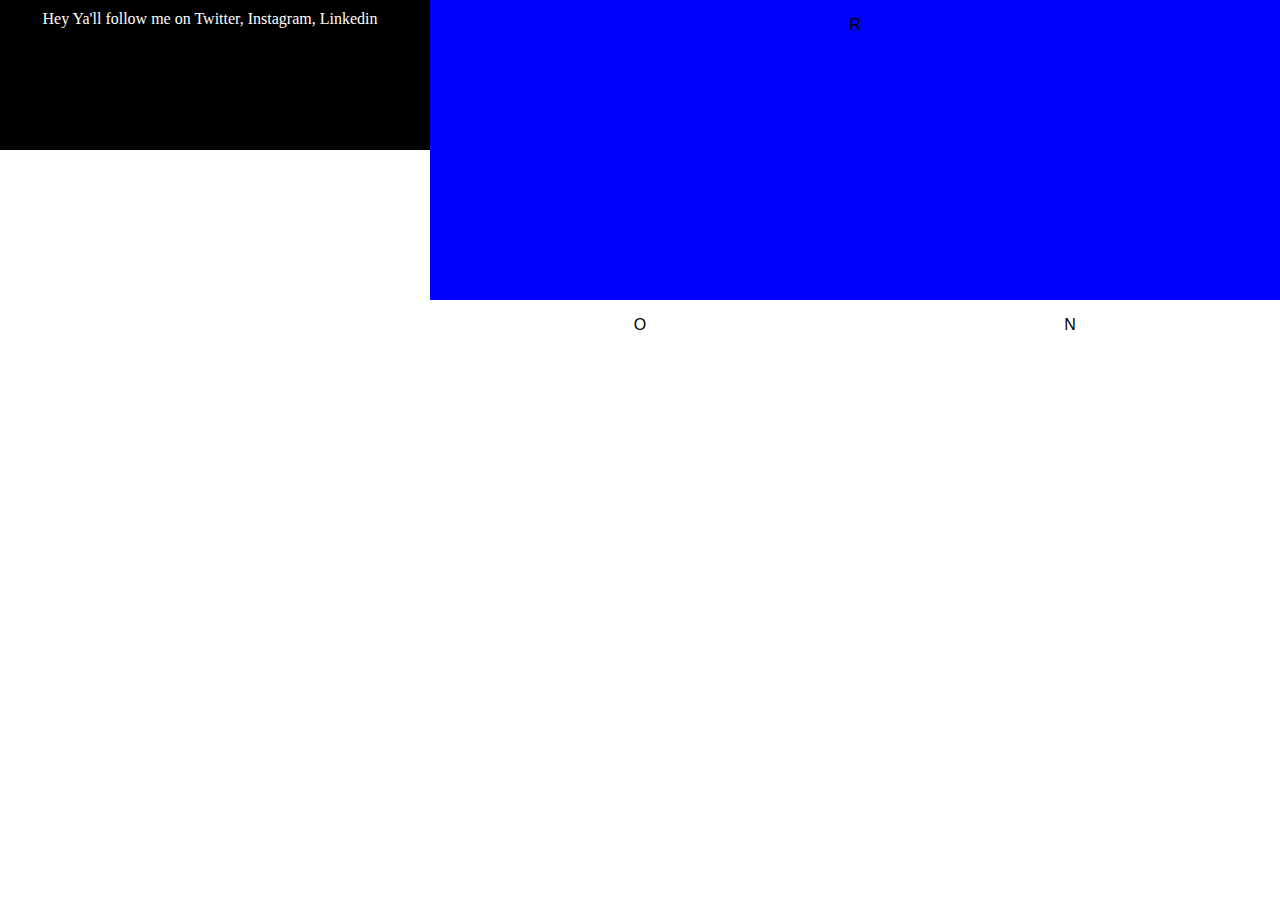
==== index.html @ cc6ab6c1 "Class lecture on Grid" ====
<!DOCTYPE html>
<html>
<head>
    <link rel="stylesheet" href="style.css" type="text/css">
</head>

<body>
    
    <div id="home-container">
        <div class="home-nav"><p>RON EDELEN</p></div>

            <div class="item-home01"><p>R</p></div>
            <div class="item-home02"><p>O</p></div>
            <div class="item-home03"><p>N</p></div>
   
        <div class="home-footer">Hey Ya'll follow me on Twitter, Instagram, Linkedin</div>
    </div>
</body>

                                                             
</html>
---- style.css ----
/* General Styles */
body {
    text-align: center;
    color: white;
    font-family: 'Nunito Semibold';
    /*note margin */
    margin: 0;
}

p { 
    color:white; 
    font-family: 'Arial';
}

h1 {
    text-align: center;
    font-size: 100px;
}

/* Main Wrappers */

#container {
    max-width: 100%;
    margin: 0 auto;
    display: grid;
    text-align: center;
    /*grid-template-columns: repeat(12, 1fr);*/
    grid-template-areas: 
        "nav nav nav nav"
        "footer footer footer footer"
        "header header header header"
        ". th1 th1 ."
        ". th2 th2 ."
        ". th3 th3 ."
        ". th4 th4 ."
    ;

    grid-column-gap: 10px;
    /*grid-row-gap: 10px;*/
    /*grid-gap: 10px;*/
}

@media screen and (min-width: 760px) {
    
    #container {
        max-width: 100%;
        margin: 0 auto;
        display: grid;
        text-align: center;
        /*grid-template-columns: repeat(12, 1fr);*/
        grid-template-areas: 
            "nav nav nav nav"
            "header header header header"
            ". th1 th2 ."
            ". th3 th4 ."
            "footer footer footer footer"
        ;

        grid-column-gap: 2px;
        /*grid-row-gap: 10px;*/
        /*grid-gap: 10px;*/
    }
    
    #home-container {
        display: grid;
        grid-template-columns: repeat(6, 1fr);
        grid-auto-rows: minmax(150px, auto);
        grid-column-gap: 10px;
        max-width: 100%;
        margin: 0 auto;
    }
    
    #home-container p {
        color: black; 
    } 
    
    
}

#container div {
    /*padding: 30px;*/
}

/* Navigation */
.wrap-nav {
    /*grid-column: 1 / span 12;*/
    grid-area: nav;
    background-color: black;
    padding: 20px;
}

.wrap-nav p {
    text-transform: uppercase;
    font-size: 11px;
    letter-spacing: 5px;
    margin-left: 25px;
    text-align: left;
    font-weight: bold;
}

/* Header and Footer */
.wrap-header {
    grid-area: header;
    height: 300px;
    background-color: crimson;
    background-image: url(work/images/hco-header.png);
    background-position: center;
}
.wrap-footer {
    grid-area: footer;
    height: 70px;
    background-color: black;
    margin-top: 10px;
}

/* RON TypeGrid - Home Page */

.home-nav {
    grid-column: 1 / 5;
    grid-row: 2 / 1;
    background-color: black;
    padding: 20px;
    
}

.home-footer {
    grid-column: 1 / 3;
    grid-row: 1 / 5;
    height: 70px;
    background-color: black;
    margin-top: 10px;
}

.item-home01 {
    grid-column: 3 / 7;
    grid-row: 1 / 3; 
    background-color: blue;
}

.item-home02 {
    grid-column: 3 / 5;
    grid-row: 3 / 5;
}

.item-home03 {
    grid-column: 5 / 7;
   
}

/* Thumbnail Gallery - Work Pages */

.wrap-th1, .wrap-th2, .wrap-th3, .wrap-th4 {
    margin-top: 10px;
    
}

.wrap-th1 {
    grid-area: th1;
}
.wrap-th2 {
    grid-area: th2;
}
.wrap-th3 {
    grid-area: th3;
}
.wrap-th4 {
    grid-area: th4;
}
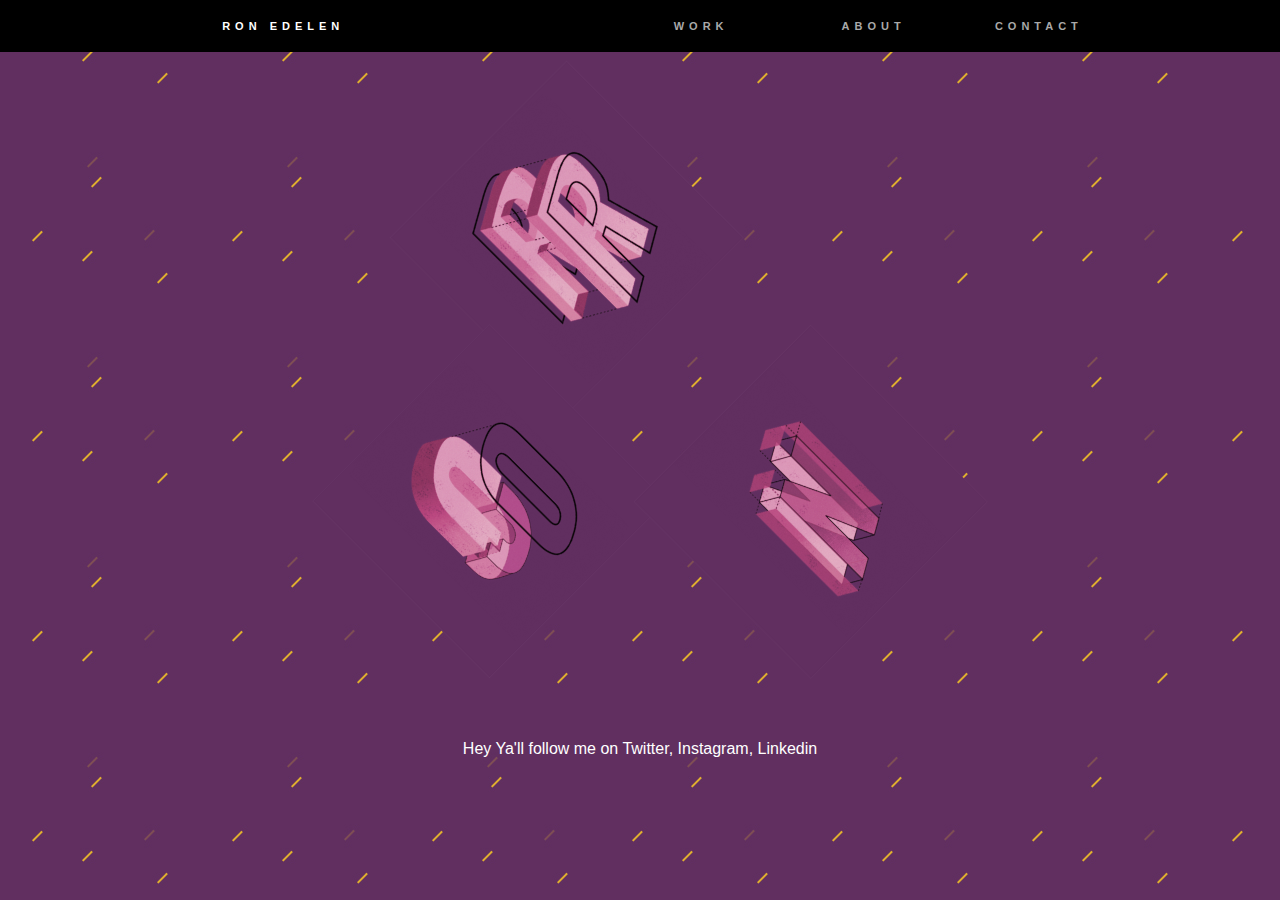
==== commit da982a1b: "updates" ====
--- a/index.html
+++ b/index.html
@@ -4,15 +4,20 @@
     <link rel="stylesheet" href="style.css" type="text/css">
 </head>
 
-<body>
+<body class="home">
     
     <div id="home-container">
-        <div class="home-nav"><p>RON EDELEN</p></div>
+        <div class="home-nav">
+            <div class="navItem1">RON EDELEN</div>
+            <div class="navItem2"><a href="huongCo.html">Work</a></div>
+            <div class="navItem3"><a href="huongCo.html">About</a></div>
+            <div class="navItem4"><a href="huongCo.html">Contact</a></div>
+        </div>
 
-            <div class="item-home01"><p>R</p></div>
-            <div class="item-home02"><p>O</p></div>
-            <div class="item-home03"><p>N</p></div>
-   
+        <div class="item-home01"><a href="http://www.ju.edu"><img src="images/R.jpg"></a></div>
+        <div class="item-home02"><img src="images/O.jpg"></div>
+        <div class="item-home03"><img src="images/N.jpg"></div>
+
         <div class="home-footer">Hey Ya'll follow me on Twitter, Instagram, Linkedin</div>
     </div>
 </body>
--- a/style.css
+++ b/style.css
@@ -2,14 +2,17 @@
 body {
     text-align: center;
     color: white;
-    font-family: 'Nunito Semibold';
-    /*note margin */
+    font-family: 'Arial';
     margin: 0;
+}
+
+.home {
+     background-image: url(images/backRepeater.jpg);
 }
 
 p { 
     color:white; 
-    font-family: 'Arial';
+
 }
 
 h1 {
@@ -62,19 +65,13 @@
     }
     
     #home-container {
-        display: grid;
-        grid-template-columns: repeat(6, 1fr);
-        grid-auto-rows: minmax(150px, auto);
-        grid-column-gap: 10px;
+        display: grid; 
+        grid-template-columns: repeat(4, 1fr);
+        grid-gap: 10px;
         max-width: 100%;
         margin: 0 auto;
     }
     
-    #home-container p {
-        color: black; 
-    } 
-    
-    
 }
 
 #container div {
@@ -82,6 +79,9 @@
 }
 
 /* Navigation */
+
+
+/* Work Page Navigation */
 .wrap-nav {
     /*grid-column: 1 / span 12;*/
     grid-area: nav;
@@ -98,6 +98,38 @@
     font-weight: bold;
 }
 
+/* home navigation */
+.home-nav {
+    grid-column: 1 / 6;
+    background-color: black;
+    padding: 20px;
+    display: grid; 
+    grid-template-columns: repeat(7, 1fr);
+}
+
+.home-nav div {
+    text-transform: uppercase;
+    font-size: 11px;
+    letter-spacing: 5px;
+    margin-left: 25px;
+    text-align: left;
+    font-weight: bold;
+}
+
+.navItem1 {grid-column: 2 / 2;}
+.navItem2 {grid-column: 4 / 4; justify-self: end;}
+.navItem3 {grid-column: 5 / 5; justify-self: end;}
+.navItem4 {grid-column: 6 / 6; justify-self: end;}
+
+.navItem2 a, .navItem3 a, .navItem4 a {
+    color: darkgray;
+    text-decoration: none;
+}
+
+.navItem2 a:hover, .navItem3 a:hover, .navItem4 a:hover {
+    color: white;
+}
+
 /* Header and Footer */
 .wrap-header {
     grid-area: header;
@@ -113,38 +145,43 @@
     margin-top: 10px;
 }
 
-/* RON TypeGrid - Home Page */
-
-.home-nav {
-    grid-column: 1 / 5;
-    grid-row: 2 / 1;
-    background-color: black;
-    padding: 20px;
-    
-}
-
 .home-footer {
-    grid-column: 1 / 3;
-    grid-row: 1 / 5;
-    height: 70px;
-    background-color: black;
-    margin-top: 10px;
+    grid-column: 1 / 6;
+    margin-top: 100px;
+    height: 50px;
+}
+
+/* Home Page */
+
+
+.item-home01 img {
+    width: 250px;
+}
+
+.item-home02 img {
+    width: 250px;
+}
+
+.item-home03 img {
+    width: 250px;
 }
 
 .item-home01 {
-    grid-column: 3 / 7;
-    grid-row: 1 / 3; 
-    background-color: blue;
+    grid-column: 2 / 2;
+    margin-left: 155px;
+    transform: rotateZ(-45deg);
+    margin-top: 50px;
 }
 
 .item-home02 {
-    grid-column: 3 / 5;
-    grid-row: 3 / 5;
+    grid-column: 2 / 2;
+    transform: rotateZ(-45deg);
 }
 
 .item-home03 {
-    grid-column: 5 / 7;
-   
+    grid-column: 3 / 3;
+    transform: rotateZ(-45deg);
+    margin-left: -60px;
 }
 
 /* Thumbnail Gallery - Work Pages */
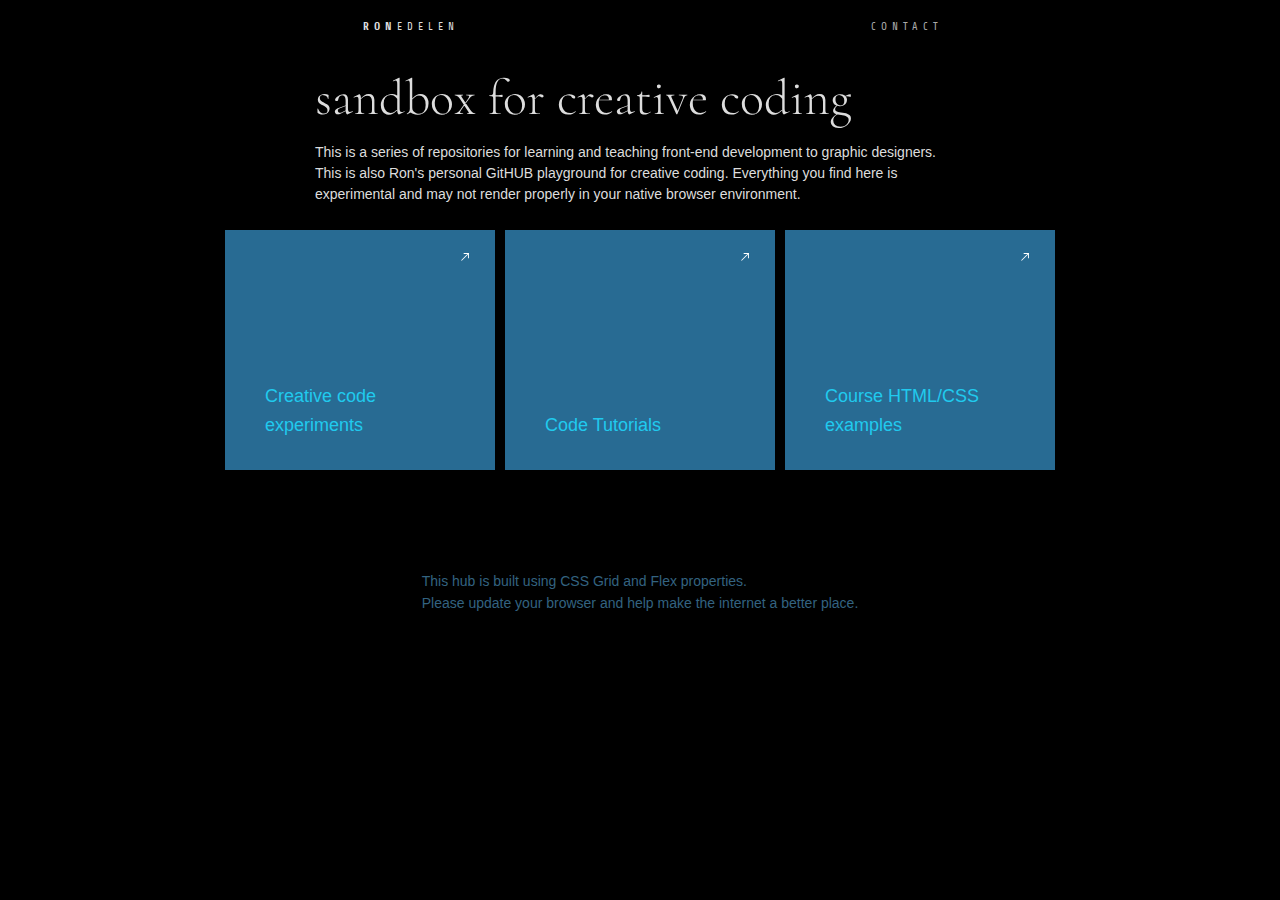
==== commit dac4164c: "hub updates" ====
--- a/index.html
+++ b/index.html
@@ -4,21 +4,36 @@
     <link rel="stylesheet" href="style.css" type="text/css">
 </head>
 
-<body class="home">
+<body>
     
-    <div id="home-container">
-        <div class="home-nav">
-            <div class="navItem1">RON EDELEN</div>
-            <div class="navItem2"><a href="huongCo.html">Work</a></div>
-            <div class="navItem3"><a href="huongCo.html">About</a></div>
-            <div class="navItem4"><a href="huongCo.html">Contact</a></div>
+    <div id="container">
+        <div class="nav">
+            <div class="navItem1"><strong>ron</strong>edelen</div>
+            <div class="navItem2"></div>
+            <div class="navItem3"></div>
+            <div class="navItem4"><a href="mailto:redelen@ju.edu">Contact</a></div>
         </div>
 
-        <div class="item-home01"><a href="http://www.ju.edu"><img src="images/R.jpg"></a></div>
-        <div class="item-home02"><img src="images/O.jpg"></div>
-        <div class="item-home03"><img src="images/N.jpg"></div>
+        <div class="intro"><h1>sandbox for creative coding</h1><p>This is a series of repositories for learning and teaching front-end development to graphic designers. This is also Ron's personal GitHUB playground for creative coding. Everything you find here is experimental and may not render properly in your native browser environment.</p></div>
+        <div class="content">
+            <div class="item1">
+                <a href="ju/mobile_design/">
+                    <p>Creative code experiments</p>
+                    <p class="textReveal">This is secondary copy to inform people of where this takes you</p>
+                </a>
+            </div>
+            <div class="item2">
+                <a href="ju/mobile_design/"><p>Code Tutorials</p>
+                <p class="textReveal">This is secondary copy to inform people of where this takes you</p></a>
+            </div>
+            <div class="item3">
+                <a href="ju/mobile_design/">
+                <p>Course HTML/CSS <br>examples</p>
+                <p class="textReveal">This is secondary copy to inform people of where this takes you</p></a>
+            </div>
+        </div>
 
-        <div class="home-footer">Hey Ya'll follow me on Twitter, Instagram, Linkedin</div>
+        <div class="footer">This hub is built using CSS Grid  and Flex properties. <br >Please update your browser and help make the internet a better place.</div>
     </div>
 </body>
 
--- a/style.css
+++ b/style.css
@@ -1,122 +1,95 @@
+@import url('https://fonts.googleapis.com/css?family=Titillium+Web');
+@import url('https://fonts.googleapis.com/css?family=Cormorant');
+@import url('https://fonts.googleapis.com/css?family=Share');
+
 /* General Styles */
 body {
     text-align: center;
     color: white;
-    font-family: 'Arial';
+    font-family: 'Titillium+Web', 'Arial', sans-serif;
     margin: 0;
+    color: #DDD;
+    background-color: #000;
+    line-height: 1em;
+    font-size: 14px;
 }
 
-.home {
-     background-image: url(images/backRepeater.jpg);
-}
+p { margin: 0;}
 
-p { 
-    color:white; 
-
+a { 
+    color:#20caee; text-decoration: none;
 }
 
 h1 {
-    text-align: center;
-    font-size: 100px;
+    font-family: 'Cormorant';
+    font-weight: 300;
+    text-align: left;
+    font-size: 50px;
 }
 
-/* Main Wrappers */
+/* Main grid */
 
-#container {
-    max-width: 100%;
-    margin: 0 auto;
-    display: grid;
-    text-align: center;
-    /*grid-template-columns: repeat(12, 1fr);*/
-    grid-template-areas: 
-        "nav nav nav nav"
-        "footer footer footer footer"
-        "header header header header"
-        ". th1 th1 ."
-        ". th2 th2 ."
-        ". th3 th3 ."
-        ". th4 th4 ."
-    ;
-
-    grid-column-gap: 10px;
-    /*grid-row-gap: 10px;*/
-    /*grid-gap: 10px;*/
-}
-
-@media screen and (min-width: 760px) {
+@media screen and (min-width: 920px) {
     
     #container {
         max-width: 100%;
         margin: 0 auto;
         display: grid;
-        text-align: center;
-        /*grid-template-columns: repeat(12, 1fr);*/
+        text-align: left;
         grid-template-areas: 
-            "nav nav nav nav"
-            "header header header header"
-            ". th1 th2 ."
-            ". th3 th4 ."
-            "footer footer footer footer"
+            "nav"
+            "intro"
+            "myContent"
+            "footer"
         ;
-
         grid-column-gap: 2px;
-        /*grid-row-gap: 10px;*/
-        /*grid-gap: 10px;*/
+        justify-items: center;
     }
     
-    #home-container {
-        display: grid; 
-        grid-template-columns: repeat(4, 1fr);
+    .content {
+        grid-area: myContent;
+        display: grid;
+        grid-template-columns: repeat(3, 1fr);
         grid-gap: 10px;
-        max-width: 100%;
-        margin: 0 auto;
+        margin: 0 auto; 
+        text-align: left;
     }
     
 }
 
-#container div {
-    /*padding: 30px;*/
+/* Main containers */
+
+.nav { grid-area: nav;}
+
+.intro { 
+    grid-area: intro;
+    margin-top: 50px; 
+    max-width: 650px;
+    margin: 0 15%;
+    line-height: 1.5em;
 }
-
-/* Navigation */
-
-
-/* Work Page Navigation */
-.wrap-nav {
-    /*grid-column: 1 / span 12;*/
-    grid-area: nav;
-    background-color: black;
-    padding: 20px;
-}
-
-.wrap-nav p {
-    text-transform: uppercase;
-    font-size: 11px;
-    letter-spacing: 5px;
-    margin-left: 25px;
-    text-align: left;
-    font-weight: bold;
-}
+.footer { grid-area: footer;}
 
 /* home navigation */
-.home-nav {
-    grid-column: 1 / 6;
+.nav {
     background-color: black;
     padding: 20px;
     display: grid; 
     grid-template-columns: repeat(7, 1fr);
 }
 
-.home-nav div {
+.nav div {
     text-transform: uppercase;
-    font-size: 11px;
     letter-spacing: 5px;
     margin-left: 25px;
     text-align: left;
-    font-weight: bold;
+    font-family: 'Share';
+    font-size: 11px;
 }
 
-.navItem1 {grid-column: 2 / 2;}
+.navItem1 {
+    grid-column: 2 / 2;
+}
 .navItem2 {grid-column: 4 / 4; justify-self: end;}
 .navItem3 {grid-column: 5 / 5; justify-self: end;}
 .navItem4 {grid-column: 6 / 6; justify-self: end;}
@@ -131,78 +104,77 @@
 }
 
 /* Header and Footer */
-.wrap-header {
-    grid-area: header;
-    height: 300px;
-    background-color: crimson;
-    background-image: url(work/images/hco-header.png);
-    background-position: center;
-}
-.wrap-footer {
+.footer {
     grid-area: footer;
-    height: 70px;
-    background-color: black;
-    margin-top: 10px;
+    margin-top: 100px;
+    line-height: 1.6;
+    color: #336380;
 }
 
-.home-footer {
-    grid-column: 1 / 6;
-    margin-top: 100px;
-    height: 50px;
+/* Content */
+
+.item1 {
+    grid-column: 1 / 1;
 }
 
-/* Home Page */
-
-
-.item-home01 img {
-    width: 250px;
+.item2 {
+    grid-column: 2 / 2;
 }
 
-.item-home02 img {
-    width: 250px;
+.item3 {
+    grid-column: 3 / 3;
 }
 
-.item-home03 img {
-    width: 250px;
+.item1, .item2, .item3 {
+    margin-top: 25px;
+    background: #286b93;
+    transition: background .25s ease-in-out;
 }
 
-.item-home01 {
-    grid-column: 2 / 2;
-    margin-left: 155px;
-    transform: rotateZ(-45deg);
-    margin-top: 50px;
+.item1 a, .item2 a, .item3 a {
+    position: relative;
+    display: block;
+    padding: 10px;
+    min-width: 250px;
+    height: 220px;
+    font-size: 18px;
+    background: url(media/white_arrow.svg);
+    background-size: 8px 8px;
+    background-position: 90% 10%;
+    background-repeat: no-repeat;
 }
 
-.item-home02 {
-    grid-column: 2 / 2;
-    transform: rotateZ(-45deg);
+.item1:hover, .item2:hover, .item3:hover {
+    background: #DDD;
 }
 
-.item-home03 {
-    grid-column: 3 / 3;
-    transform: rotateZ(-45deg);
-    margin-left: -60px;
+.item1 p, .item2 p, .item3 p {
+    transition: transform .4s ease;
+    position: absolute;
+    bottom: 0;
+    padding: 30px;
+    line-height: 1.6em;
 }
 
-/* Thumbnail Gallery - Work Pages */
-
-.wrap-th1, .wrap-th2, .wrap-th3, .wrap-th4 {
-    margin-top: 10px;
-    
+.item1:hover p, .item2:hover p, .item3:hover p {
+    transform: translate(0, -90px);
+    color: #286b93;
 }
 
-.wrap-th1 {
-    grid-area: th1;
+.item1 p.textReveal, .item2 p.textReveal, .item3 p.textReveal {
+    color:#20caee;
+    opacity: 0;
+    font-size: 15px;
+    transform: translate(0, 25px);
+    transition: transform .7s ease, opacity .3s ease;
 }
-.wrap-th2 {
-    grid-area: th2;
-}
-.wrap-th3 {
-    grid-area: th3;
-}
-.wrap-th4 {
-    grid-area: th4;
+
+.item1:hover p.textReveal, .item2:hover p.textReveal, .item3:hover p.textReveal {
+
+    opacity: 1;
+    transform: translate(0,-10px);
 }
 
 
 
+
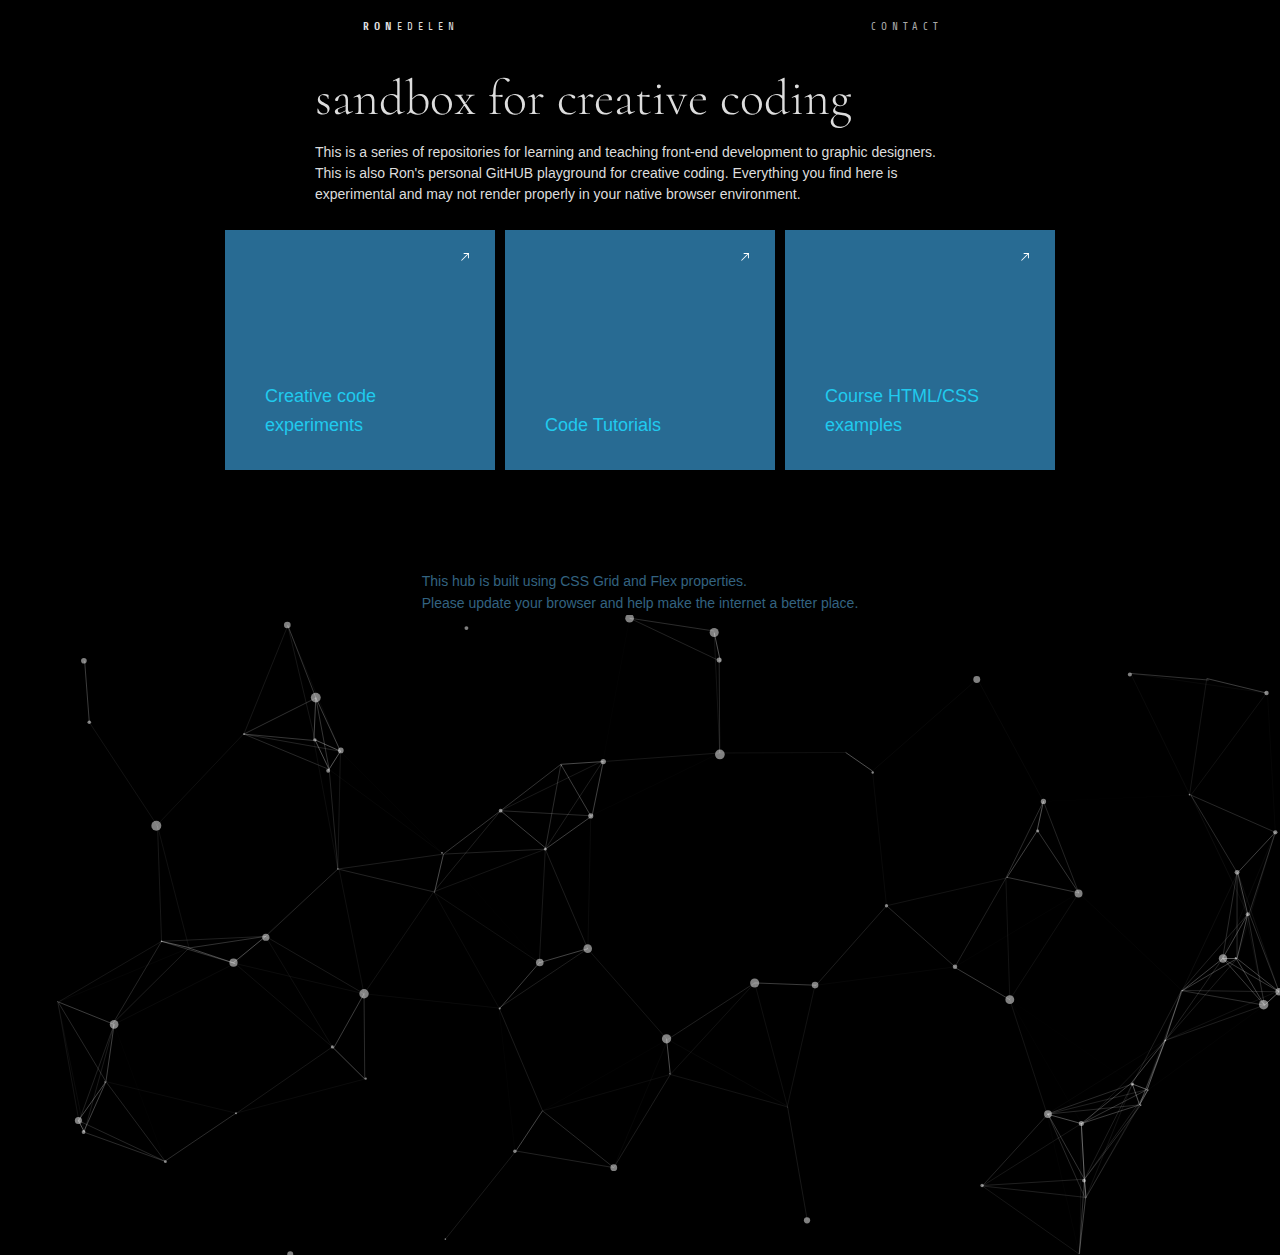
==== commit 13ce29ac: "oo" ====
--- a/index.html
+++ b/index.html
@@ -5,7 +5,6 @@
 </head>
 
 <body>
-    
     <div id="container">
         <div class="nav">
             <div class="navItem1"><strong>ron</strong>edelen</div>
@@ -35,6 +34,10 @@
 
         <div class="footer">This hub is built using CSS Grid  and Flex properties. <br >Please update your browser and help make the internet a better place.</div>
     </div>
+    
+    <script src="assets/particles.js"></script>
+    <script src="assets/app.js"></script>
+
 </body>
 
                                                              
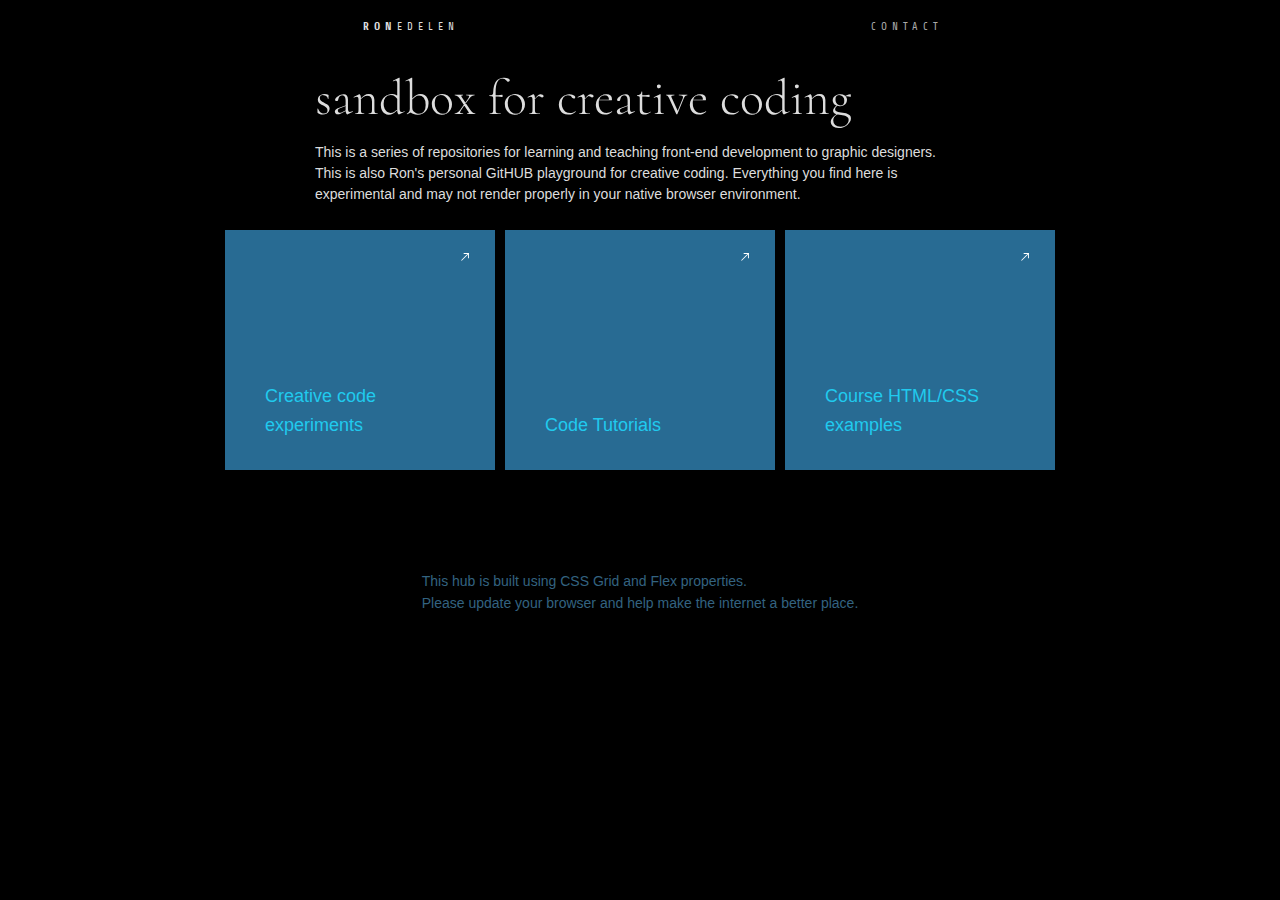
==== commit 7178bc9c: "finals" ====
--- a/index.html
+++ b/index.html
@@ -2,6 +2,7 @@
 <html>
 <head>
     <link rel="stylesheet" href="style.css" type="text/css">
+    <meta name="viewport" content="width=device-width, initial-scale=1.0, minimum-scale=1.0, maximum-scale=1.0, user-scalable=no">
 </head>
 
 <body>
@@ -16,7 +17,7 @@
         <div class="intro"><h1>sandbox for creative coding</h1><p>This is a series of repositories for learning and teaching front-end development to graphic designers. This is also Ron's personal GitHUB playground for creative coding. Everything you find here is experimental and may not render properly in your native browser environment.</p></div>
         <div class="content">
             <div class="item1">
-                <a href="ju/mobile_design/">
+                <a href="playground/particles01/">
                     <p>Creative code experiments</p>
                     <p class="textReveal">This is secondary copy to inform people of where this takes you</p>
                 </a>
@@ -34,9 +35,6 @@
 
         <div class="footer">This hub is built using CSS Grid  and Flex properties. <br >Please update your browser and help make the internet a better place.</div>
     </div>
-    
-    <script src="assets/particles.js"></script>
-    <script src="assets/app.js"></script>
 
 </body>
 
--- a/style.css
+++ b/style.css
@@ -44,6 +44,9 @@
         ;
         grid-column-gap: 2px;
         justify-items: center;
+        background-size: cover;
+        background-position: 50% 50%;
+        background-repeat: no-repeat;
     }
     
     .content {
